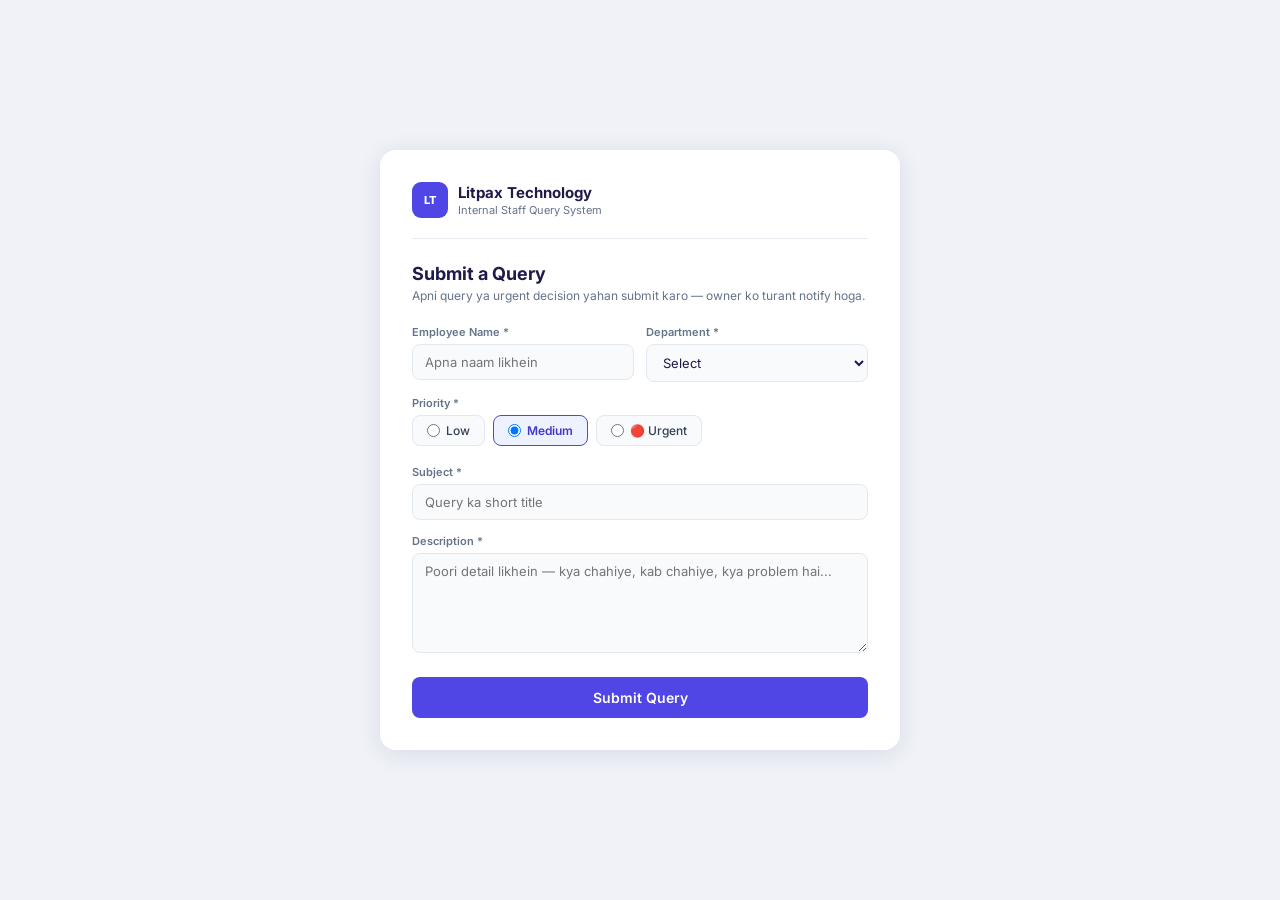
==== staff-query.html @ e0c682c2 "Update staff-query.html" ====
<!DOCTYPE html>
<html lang="en">
<head>
  <meta charset="UTF-8" />
  <meta name="viewport" content="width=device-width, initial-scale=1.0" />
  <title>Staff Query — Litpax Technology</title>
  <link href="https://fonts.googleapis.com/css2?family=Inter:wght@400;500;600;700&display=swap" rel="stylesheet">
  <style>
    * { box-sizing: border-box; margin: 0; padding: 0; }
    body {
      font-family: 'Inter', sans-serif;
      background: #f0f2f8;
      min-height: 100vh;
      display: flex;
      align-items: center;
      justify-content: center;
      padding: 24px 16px;
    }
    .card {
      background: #fff;
      border-radius: 16px;
      box-shadow: 0 4px 24px rgba(30,27,75,.1);
      padding: 32px;
      width: 100%;
      max-width: 520px;
    }
    .brand {
      display: flex;
      align-items: center;
      gap: 10px;
      margin-bottom: 24px;
      padding-bottom: 20px;
      border-bottom: 1px solid #e8eaf2;
    }
    .brand-logo {
      width: 36px; height: 36px;
      background: #4f46e5;
      border-radius: 9px;
      color: #fff;
      font-weight: 800;
      font-size: 11px;
      display: flex; align-items: center; justify-content: center;
    }
    .brand h1 { font-size: 15px; font-weight: 700; color: #1e1b4b; }
    .brand p  { font-size: 11px; color: #64748b; margin-top: 1px; }

    h2 { font-size: 18px; font-weight: 700; color: #1e1b4b; margin-bottom: 4px; }
    .subtitle { font-size: 12px; color: #64748b; margin-bottom: 22px; }

    .row { display: grid; grid-template-columns: 1fr 1fr; gap: 12px; }
    .field { margin-bottom: 14px; }
    label { font-size: 11px; font-weight: 600; color: #64748b; display: block; margin-bottom: 5px; }

    input, select, textarea {
      width: 100%;
      padding: 9px 12px;
      border: 1px solid #e2e8f0;
      border-radius: 8px;
      font-size: 13px;
      font-family: inherit;
      outline: none;
      background: #f8fafc;
      color: #1e1b4b;
      transition: border-color .14s;
    }
    input:focus, select:focus, textarea:focus {
      border-color: #4f46e5;
      background: #fff;
      box-shadow: 0 0 0 3px rgba(79,70,229,.1);
    }
    textarea { resize: vertical; min-height: 100px; }

    .priority-row { display: flex; gap: 8px; flex-wrap: wrap; }
    .priority-label {
      display: flex; align-items: center; gap: 6px;
      cursor: pointer; font-size: 12px; font-weight: 500;
      padding: 7px 14px;
      border: 1px solid #e2e8f0;
      border-radius: 8px;
      background: #f8fafc;
      color: #334155;
      transition: .14s;
    }
    .priority-label input { width: auto; padding: 0; background: none; border: none; box-shadow: none; }
    .priority-label:has(input:checked) { border-color: #4f46e5; background: #eef2ff; color: #4338ca; font-weight: 600; }
    .priority-label.urgent:has(input:checked) { border-color: #dc2626; background: #fef2f2; color: #dc2626; }

    .submit-btn {
      width: 100%;
      padding: 12px;
      background: #4f46e5;
      color: #fff;
      border: none;
      border-radius: 8px;
      font-size: 14px;
      font-weight: 600;
      font-family: inherit;
      cursor: pointer;
      margin-top: 6px;
      transition: background .14s;
    }
    .submit-btn:hover { background: #4338ca; }
    .submit-btn:disabled { background: #a5b4fc; cursor: not-allowed; }

    #msgBox {
      margin-top: 14px;
      font-size: 13px;
      font-weight: 500;
      text-align: center;
      padding: 10px;
      border-radius: 8px;
      display: none;
    }
    #msgBox.success { background: #f0fdf4; color: #16a34a; border: 1px solid #bbf7d0; display: block; }
    #msgBox.error   { background: #fef2f2; color: #dc2626; border: 1px solid #fecaca; display: block; }

    @media (max-width: 480px) {
      .row { grid-template-columns: 1fr; }
      .card { padding: 20px; }
    }
  </style>
</head>
<body>

<div class="card">
  <div class="brand">
    <div class="brand-logo">LT</div>
    <div>
      <h1>Litpax Technology</h1>
      <p>Internal Staff Query System</p>
    </div>
  </div>

  <h2>Submit a Query</h2>
  <p class="subtitle">Apni query ya urgent decision yahan submit karo — owner ko turant notify hoga.</p>

  <div class="row">
    <div class="field">
      <label>Employee Name *</label>
      <input type="text" id="qName" placeholder="Apna naam likhein">
    </div>
    <div class="field">
      <label>Department *</label>
      <select id="qDept">
        <option value="">Select</option>
        <option>Store</option>
        <option>Production</option>
        <option>Dispatch</option>
        <option>Sales</option>
        <option>Repair</option>
        <option>Accounts</option>
        <option>Other</option>
      </select>
    </div>
  </div>

  <div class="field">
    <label>Priority *</label>
    <div class="priority-row">
      <label class="priority-label">
        <input type="radio" name="priority" value="Low"> Low
      </label>
      <label class="priority-label">
        <input type="radio" name="priority" value="Medium" checked> Medium
      </label>
      <label class="priority-label urgent">
        <input type="radio" name="priority" value="Urgent"> 🔴 Urgent
      </label>
    </div>
  </div>

  <div class="field">
    <label>Subject *</label>
    <input type="text" id="qSubject" placeholder="Query ka short title">
  </div>

  <div class="field">
    <label>Description *</label>
    <textarea id="qDesc" placeholder="Poori detail likhein — kya chahiye, kab chahiye, kya problem hai..."></textarea>
  </div>

  <button class="submit-btn" id="submitBtn" onclick="submitQuery()">Submit Query</button>
  <div id="msgBox"></div>
</div>

<script>
const GAS_QUERY_URL = 'https://script.google.com/macros/s/AKfycbxjbAFoTANTet3z2wgFFi0Obm9IjSH767jgnNcikxOytywSN1qxITZseWEykgI-8CS8/exec';

async function submitQuery() {
  const name     = document.getElementById('qName').value.trim();
  const dept     = document.getElementById('qDept').value;
  const priority = document.querySelector('input[name="priority"]:checked')?.value;
  const subject  = document.getElementById('qSubject').value.trim();
  const desc     = document.getElementById('qDesc').value.trim();
  const btn      = document.getElementById('submitBtn');
  const msg      = document.getElementById('msgBox');

  msg.className = '';
  msg.style.display = 'none';

  if (!name || !dept || !subject || !desc) {
    msg.className = 'error';
    msg.textContent = '⚠️ Sab fields fill karna zaroori hai.';
    return;
  }

  btn.textContent = 'Submitting...';
  btn.disabled = true;

  try {
    const res = await fetch(GAS_URL, {
      method: 'POST',
      body: JSON.stringify({ action: 'submitQuery', employeeName: name, department: dept, priority, subject, description: desc })
    });
    const data = await res.json();
    if (data.success) {
      msg.className = 'success';
      msg.textContent = `✅ Query submit ho gayi! Ticket ID: ${data.ticketID}`;
      document.getElementById('qName').value = '';
      document.getElementById('qDept').value = '';
      document.getElementById('qSubject').value = '';
      document.getElementById('qDesc').value = '';
    } else {
      msg.className = 'error';
      msg.textContent = '❌ Error aaya. Dobara try karo.';
    }
  } catch(err) {
    msg.className = 'error';
    msg.textContent = '❌ Network error. Baad mein try karo.';
  }

  btn.textContent = 'Submit Query';
  btn.disabled = false;
}
</script>

</body>
</html>
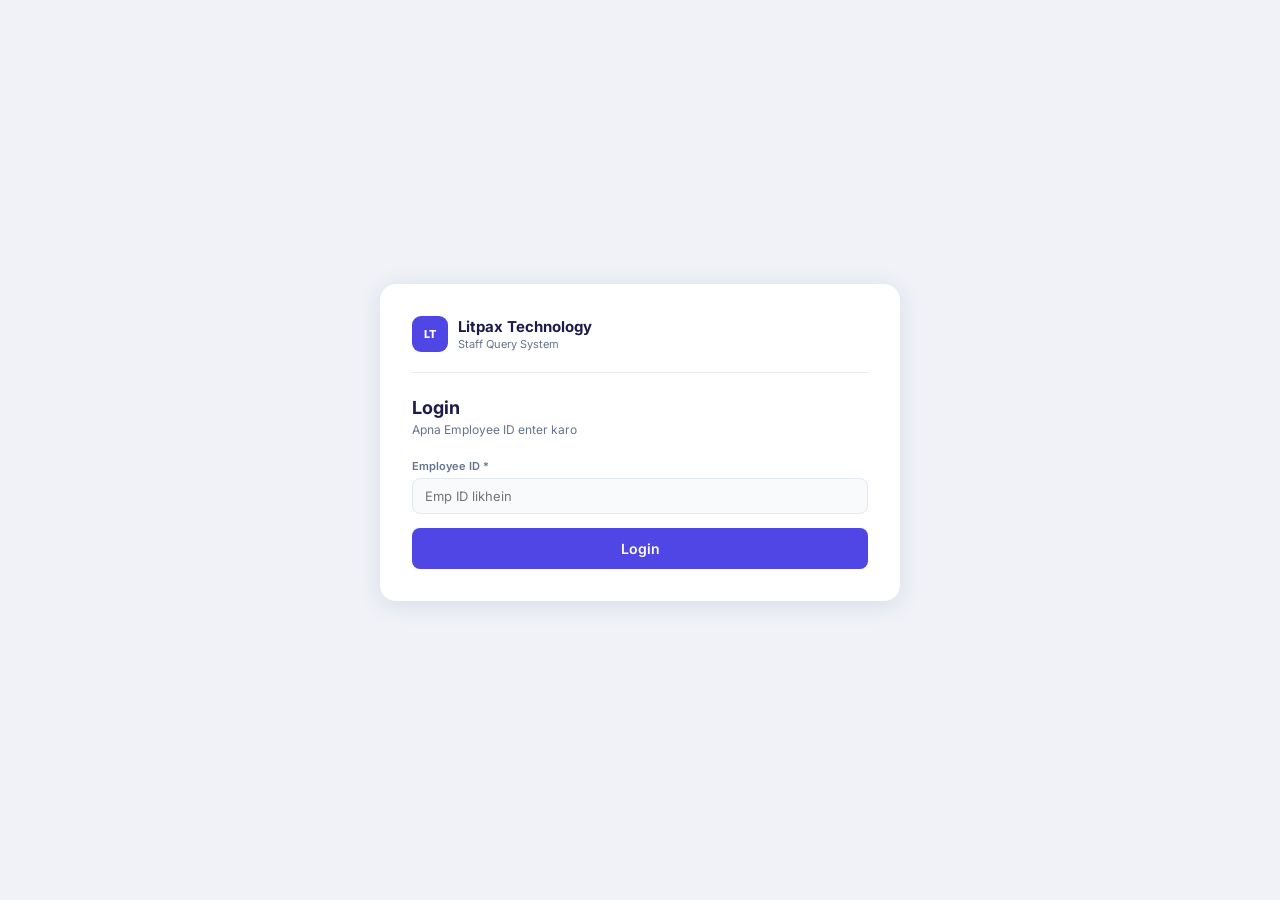
==== commit 0d6ce449: "Update staff-query.html" ====
--- a/staff-query.html
+++ b/staff-query.html
@@ -7,112 +7,93 @@
   <link href="https://fonts.googleapis.com/css2?family=Inter:wght@400;500;600;700&display=swap" rel="stylesheet">
   <style>
     * { box-sizing: border-box; margin: 0; padding: 0; }
-    body {
-      font-family: 'Inter', sans-serif;
-      background: #f0f2f8;
-      min-height: 100vh;
-      display: flex;
-      align-items: center;
-      justify-content: center;
-      padding: 24px 16px;
-    }
-    .card {
-      background: #fff;
-      border-radius: 16px;
-      box-shadow: 0 4px 24px rgba(30,27,75,.1);
-      padding: 32px;
-      width: 100%;
-      max-width: 520px;
-    }
-    .brand {
-      display: flex;
-      align-items: center;
-      gap: 10px;
-      margin-bottom: 24px;
-      padding-bottom: 20px;
-      border-bottom: 1px solid #e8eaf2;
-    }
-    .brand-logo {
-      width: 36px; height: 36px;
-      background: #4f46e5;
-      border-radius: 9px;
-      color: #fff;
-      font-weight: 800;
-      font-size: 11px;
-      display: flex; align-items: center; justify-content: center;
-    }
+    body { font-family: 'Inter', sans-serif; background: #f0f2f8; min-height: 100vh; display: flex; align-items: center; justify-content: center; padding: 24px 16px; }
+
+    .screen { display: none; width: 100%; max-width: 520px; }
+    .screen.active { display: block; }
+
+    /* CARD */
+    .card { background: #fff; border-radius: 16px; box-shadow: 0 4px 24px rgba(30,27,75,.1); padding: 32px; margin-bottom: 16px; }
+
+    /* BRAND */
+    .brand { display: flex; align-items: center; gap: 10px; margin-bottom: 24px; padding-bottom: 20px; border-bottom: 1px solid #e8eaf2; }
+    .brand-logo { width: 36px; height: 36px; background: #4f46e5; border-radius: 9px; color: #fff; font-weight: 800; font-size: 11px; display: flex; align-items: center; justify-content: center; }
     .brand h1 { font-size: 15px; font-weight: 700; color: #1e1b4b; }
     .brand p  { font-size: 11px; color: #64748b; margin-top: 1px; }
 
     h2 { font-size: 18px; font-weight: 700; color: #1e1b4b; margin-bottom: 4px; }
     .subtitle { font-size: 12px; color: #64748b; margin-bottom: 22px; }
 
-    .row { display: grid; grid-template-columns: 1fr 1fr; gap: 12px; }
+    /* FIELDS */
     .field { margin-bottom: 14px; }
     label { font-size: 11px; font-weight: 600; color: #64748b; display: block; margin-bottom: 5px; }
-
     input, select, textarea {
-      width: 100%;
-      padding: 9px 12px;
-      border: 1px solid #e2e8f0;
-      border-radius: 8px;
-      font-size: 13px;
-      font-family: inherit;
-      outline: none;
-      background: #f8fafc;
-      color: #1e1b4b;
-      transition: border-color .14s;
-    }
-    input:focus, select:focus, textarea:focus {
-      border-color: #4f46e5;
-      background: #fff;
-      box-shadow: 0 0 0 3px rgba(79,70,229,.1);
-    }
-    textarea { resize: vertical; min-height: 100px; }
-
+      width: 100%; padding: 9px 12px; border: 1px solid #e2e8f0; border-radius: 8px;
+      font-size: 13px; font-family: inherit; outline: none; background: #f8fafc; color: #1e1b4b; transition: border-color .14s;
+    }
+    input:focus, select:focus, textarea:focus { border-color: #4f46e5; background: #fff; box-shadow: 0 0 0 3px rgba(79,70,229,.1); }
+    textarea { resize: vertical; min-height: 90px; }
+    .row { display: grid; grid-template-columns: 1fr 1fr; gap: 12px; }
+
+    /* PRIORITY */
     .priority-row { display: flex; gap: 8px; flex-wrap: wrap; }
-    .priority-label {
-      display: flex; align-items: center; gap: 6px;
-      cursor: pointer; font-size: 12px; font-weight: 500;
-      padding: 7px 14px;
-      border: 1px solid #e2e8f0;
-      border-radius: 8px;
-      background: #f8fafc;
-      color: #334155;
-      transition: .14s;
-    }
+    .priority-label { display: flex; align-items: center; gap: 6px; cursor: pointer; font-size: 12px; font-weight: 500; padding: 7px 14px; border: 1px solid #e2e8f0; border-radius: 8px; background: #f8fafc; color: #334155; transition: .14s; }
     .priority-label input { width: auto; padding: 0; background: none; border: none; box-shadow: none; }
     .priority-label:has(input:checked) { border-color: #4f46e5; background: #eef2ff; color: #4338ca; font-weight: 600; }
     .priority-label.urgent:has(input:checked) { border-color: #dc2626; background: #fef2f2; color: #dc2626; }
 
-    .submit-btn {
-      width: 100%;
-      padding: 12px;
-      background: #4f46e5;
-      color: #fff;
-      border: none;
-      border-radius: 8px;
-      font-size: 14px;
-      font-weight: 600;
-      font-family: inherit;
-      cursor: pointer;
-      margin-top: 6px;
-      transition: background .14s;
-    }
-    .submit-btn:hover { background: #4338ca; }
-    .submit-btn:disabled { background: #a5b4fc; cursor: not-allowed; }
-
-    #msgBox {
-      margin-top: 14px;
-      font-size: 13px;
-      font-weight: 500;
-      text-align: center;
-      padding: 10px;
-      border-radius: 8px;
-      display: none;
-    }
-    #msgBox.success { background: #f0fdf4; color: #16a34a; border: 1px solid #bbf7d0; display: block; }
-    #msgBox.error   { background: #fef2f2; color: #dc2626; border: 1px solid #fecaca; display: block; }
+    /* BUTTONS */
+    .btn { width: 100%; padding: 12px; border: none; border-radius: 8px; font-size: 14px; font-weight: 600; font-family: inherit; cursor: pointer; transition: background .14s; }
+    .btn-primary { background: #4f46e5; color: #fff; }
+    .btn-primary:hover { background: #4338ca; }
+    .btn-primary:disabled { background: #a5b4fc; cursor: not-allowed; }
+    .btn-outline { background: #fff; color: #4f46e5; border: 1px solid #c7d2fe; margin-top: 8px; }
+    .btn-outline:hover { background: #eef2ff; }
+
+    /* ALERT */
+    .alert { margin-top: 12px; font-size: 13px; font-weight: 500; text-align: center; padding: 10px; border-radius: 8px; display: none; }
+    .alert.success { background: #f0fdf4; color: #16a34a; border: 1px solid #bbf7d0; display: block; }
+    .alert.error   { background: #fef2f2; color: #dc2626; border: 1px solid #fecaca; display: block; }
+
+    /* DASHBOARD */
+    .dash-header { display: flex; align-items: center; justify-content: space-between; margin-bottom: 16px; }
+    .dash-header h2 { margin-bottom: 0; }
+    .user-pill { display: flex; align-items: center; gap: 8px; background: #eef2ff; border: 1px solid #c7d2fe; border-radius: 999px; padding: 5px 12px 5px 6px; }
+    .user-avatar { width: 26px; height: 26px; background: #4f46e5; border-radius: 50%; color: #fff; font-size: 11px; font-weight: 700; display: flex; align-items: center; justify-content: center; }
+    .user-name { font-size: 12px; font-weight: 600; color: #3730a3; }
+    .logout-btn { font-size: 11px; color: #94a3b8; background: none; border: none; cursor: pointer; margin-left: 4px; font-family: inherit; }
+    .logout-btn:hover { color: #dc2626; }
+
+    .new-query-btn { width: 100%; padding: 10px; background: #4f46e5; color: #fff; border: none; border-radius: 10px; font-size: 13px; font-weight: 600; font-family: inherit; cursor: pointer; margin-bottom: 14px; transition: background .14s; display: flex; align-items: center; justify-content: center; gap: 6px; }
+    .new-query-btn:hover { background: #4338ca; }
+
+    /* TICKET LIST */
+    .ticket-item { border: 1px solid #e8eaf2; border-radius: 12px; margin-bottom: 10px; overflow: hidden; }
+    .ticket-top { padding: 12px 14px; cursor: pointer; display: flex; align-items: center; justify-content: space-between; gap: 10px; transition: background .14s; }
+    .ticket-top:hover { background: #f8fafc; }
+    .ticket-subject { font-size: 13px; font-weight: 600; color: #1e1b4b; }
+    .ticket-meta { font-size: 11px; color: #64748b; margin-top: 2px; }
+    .status-badge { font-size: 10px; font-weight: 700; padding: 3px 10px; border-radius: 999px; white-space: nowrap; flex-shrink: 0; }
+    .status-Open        { background: #fef2f2; color: #dc2626; border: 1px solid #fecaca; }
+    .status-In-Progress { background: #fffbeb; color: #d97706; border: 1px solid #fde68a; }
+    .status-Closed      { background: #f0fdf4; color: #16a34a; border: 1px solid #bbf7d0; }
+
+    /* CHAT */
+    .ticket-chat { display: none; padding: 14px; border-top: 1px solid #e8eaf2; background: #fafafa; }
+    .ticket-chat.open { display: block; }
+    .bubble-wrap { display: flex; flex-direction: column; gap: 10px; }
+    .bubble { display: flex; flex-direction: column; }
+    .bubble.employee { align-items: flex-start; }
+    .bubble.owner, .bubble.owner-temp { align-items: flex-end; }
+    .bubble-name { font-size: 10px; color: #94a3b8; margin-bottom: 3px; }
+    .bubble-text { max-width: 85%; padding: 9px 13px; font-size: 12.5px; line-height: 1.55; font-weight: 500; }
+    .bubble.employee .bubble-text { background: #eef2ff; color: #3730a3; border-radius: 12px 12px 12px 4px; }
+    .bubble.owner-temp .bubble-text { background: #fffbeb; color: #92400e; border-radius: 12px 12px 4px 12px; }
+    .bubble.owner .bubble-text { background: #f0fdf4; color: #15803d; border-radius: 12px 12px 4px 12px; }
+    .bubble-time { font-size: 10px; color: #cbd5e1; margin-top: 3px; }
+    .pending-msg { text-align: center; font-size: 11px; color: #94a3b8; padding: 8px; }
+
+    .empty-state { text-align: center; padding: 32px; color: #94a3b8; font-size: 13px; }
 
     @media (max-width: 480px) {
       .row { grid-template-columns: 1fr; }
@@ -122,117 +103,244 @@
 </head>
 <body>
 
-<div class="card">
-  <div class="brand">
-    <div class="brand-logo">LT</div>
-    <div>
-      <h1>Litpax Technology</h1>
-      <p>Internal Staff Query System</p>
-    </div>
+<!-- LOGIN SCREEN -->
+<div class="screen active" id="loginScreen">
+  <div class="card">
+    <div class="brand">
+      <div class="brand-logo">LT</div>
+      <div>
+        <h1>Litpax Technology</h1>
+        <p>Staff Query System</p>
+      </div>
+    </div>
+    <h2>Login</h2>
+    <p class="subtitle">Apna Employee ID enter karo</p>
+    <div class="field">
+      <label>Employee ID *</label>
+      <input type="text" id="loginEmpID" placeholder="Emp ID likhein" onkeydown="if(event.key==='Enter') doLogin()">
+    </div>
+    <button class="btn btn-primary" id="loginBtn" onclick="doLogin()">Login</button>
+    <div class="alert" id="loginMsg"></div>
   </div>
-
-  <h2>Submit a Query</h2>
-  <p class="subtitle">Apni query ya urgent decision yahan submit karo — owner ko turant notify hoga.</p>
-
-  <div class="row">
+</div>
+
+<!-- DASHBOARD SCREEN -->
+<div class="screen" id="dashScreen">
+  <div class="card">
+    <div class="dash-header">
+      <div>
+        <h2 id="dashTitle">My Queries</h2>
+        <p style="font-size:11px;color:#64748b;margin-top:2px;" id="dashSub"></p>
+      </div>
+      <div class="user-pill">
+        <div class="user-avatar" id="userAvatar"></div>
+        <span class="user-name" id="userName"></span>
+        <button class="logout-btn" onclick="logout()">Logout</button>
+      </div>
+    </div>
+
+    <button class="new-query-btn" onclick="showNewQuery()">
+      <svg width="14" height="14" viewBox="0 0 24 24" fill="none" stroke="currentColor" stroke-width="2.5" stroke-linecap="round"><line x1="12" y1="5" x2="12" y2="19"/><line x1="5" y1="12" x2="19" y2="12"/></svg>
+      New Query
+    </button>
+
+    <div id="ticketsList"><div class="empty-state">Loading...</div></div>
+  </div>
+</div>
+
+<!-- NEW QUERY SCREEN -->
+<div class="screen" id="newQueryScreen">
+  <div class="card">
+    <div class="brand">
+      <div class="brand-logo">LT</div>
+      <div>
+        <h1>New Query</h1>
+        <p id="newQueryUser"></p>
+      </div>
+    </div>
+
     <div class="field">
-      <label>Employee Name *</label>
-      <input type="text" id="qName" placeholder="Apna naam likhein">
-    </div>
+      <label>Priority *</label>
+      <div class="priority-row">
+        <label class="priority-label"><input type="radio" name="priority" value="Low"> Low</label>
+        <label class="priority-label"><input type="radio" name="priority" value="Medium" checked> Medium</label>
+        <label class="priority-label urgent"><input type="radio" name="priority" value="Urgent"> 🔴 Urgent</label>
+      </div>
+    </div>
+
     <div class="field">
-      <label>Department *</label>
-      <select id="qDept">
-        <option value="">Select</option>
-        <option>Store</option>
-        <option>Production</option>
-        <option>Dispatch</option>
-        <option>Sales</option>
-        <option>Repair</option>
-        <option>Accounts</option>
-        <option>Other</option>
-      </select>
-    </div>
+      <label>Subject *</label>
+      <input type="text" id="qSubject" placeholder="Query ka short title">
+    </div>
+
+    <div class="field">
+      <label>Description *</label>
+      <textarea id="qDesc" placeholder="Poori detail likhein..."></textarea>
+    </div>
+
+    <button class="btn btn-primary" id="submitBtn" onclick="submitQuery()">Submit Query</button>
+    <button class="btn btn-outline" onclick="showDash()">← Back</button>
+    <div class="alert" id="submitMsg"></div>
   </div>
-
-  <div class="field">
-    <label>Priority *</label>
-    <div class="priority-row">
-      <label class="priority-label">
-        <input type="radio" name="priority" value="Low"> Low
-      </label>
-      <label class="priority-label">
-        <input type="radio" name="priority" value="Medium" checked> Medium
-      </label>
-      <label class="priority-label urgent">
-        <input type="radio" name="priority" value="Urgent"> 🔴 Urgent
-      </label>
-    </div>
-  </div>
-
-  <div class="field">
-    <label>Subject *</label>
-    <input type="text" id="qSubject" placeholder="Query ka short title">
-  </div>
-
-  <div class="field">
-    <label>Description *</label>
-    <textarea id="qDesc" placeholder="Poori detail likhein — kya chahiye, kab chahiye, kya problem hai..."></textarea>
-  </div>
-
-  <button class="submit-btn" id="submitBtn" onclick="submitQuery()">Submit Query</button>
-  <div id="msgBox"></div>
 </div>
 
 <script>
-const GAS_QUERY_URL = 'https://script.google.com/macros/s/AKfycbxjbAFoTANTet3z2wgFFi0Obm9IjSH767jgnNcikxOytywSN1qxITZseWEykgI-8CS8/exec';
-
+const GAS_QUERY_URL = 'https://script.google.com/macros/s/AKfycbxI5AttbVyC0XeUnWIo3t9hfN9limnPbpQJQyuJEsAyRVFyOv10gxcsz3K_SqTo-pyO/exec';
+
+let currentUser = null;
+
+// ── SCREENS ──
+function showScreen(id) {
+  document.querySelectorAll('.screen').forEach(s => s.classList.remove('active'));
+  document.getElementById(id).classList.add('active');
+}
+function showDash() { showScreen('dashScreen'); loadMyTickets(); }
+function showNewQuery() {
+  document.getElementById('newQueryUser').textContent = currentUser?.name || '';
+  document.getElementById('qSubject').value = '';
+  document.getElementById('qDesc').value = '';
+  document.getElementById('submitMsg').className = 'alert';
+  showScreen('newQueryScreen');
+}
+
+// ── LOGIN ──
+async function doLogin() {
+  const empID = document.getElementById('loginEmpID').value.trim();
+  const msg   = document.getElementById('loginMsg');
+  const btn   = document.getElementById('loginBtn');
+  if (!empID) { showAlert(msg, 'error', '⚠️ Emp ID likhein'); return; }
+
+  btn.textContent = 'Logging in...';
+  btn.disabled = true;
+
+  try {
+    const res  = await fetch(GAS_QUERY_URL, { method: 'POST', body: JSON.stringify({ action: 'login', empID }) });
+    const data = await res.json();
+    if (data.success) {
+      currentUser = { empID: data.empID, name: data.name };
+      localStorage.setItem('ltxUser', JSON.stringify(currentUser));
+      setupDash();
+      showDash();
+    } else {
+      showAlert(msg, 'error', '❌ ' + (data.message || 'Emp ID galat hai'));
+    }
+  } catch(err) {
+    showAlert(msg, 'error', '❌ Network error');
+  }
+
+  btn.textContent = 'Login';
+  btn.disabled = false;
+}
+
+function setupDash() {
+  const initials = currentUser.name.split(' ').map(w => w[0]).join('').toUpperCase().slice(0,2);
+  document.getElementById('userAvatar').textContent = initials;
+  document.getElementById('userName').textContent = currentUser.name;
+  document.getElementById('dashSub').textContent = 'Emp ID: ' + currentUser.empID;
+}
+
+function logout() {
+  currentUser = null;
+  localStorage.removeItem('ltxUser');
+  document.getElementById('loginEmpID').value = '';
+  document.getElementById('loginMsg').className = 'alert';
+  showScreen('loginScreen');
+}
+
+// ── LOAD TICKETS ──
+async function loadMyTickets() {
+  document.getElementById('ticketsList').innerHTML = '<div class="empty-state">Loading...</div>';
+  try {
+    const res  = await fetch(GAS_QUERY_URL, { method: 'POST', body: JSON.stringify({ action: 'getMyTickets', empID: currentUser.empID }) });
+    const data = await res.json();
+    if (!data.success || !data.tickets.length) {
+      document.getElementById('ticketsList').innerHTML = '<div class="empty-state">Abhi koi query nahi — "New Query" se submit karo</div>';
+      return;
+    }
+    document.getElementById('ticketsList').innerHTML = data.tickets.reverse().map((t, i) => {
+      const sc = 'status-' + t.Status.replace(' ', '-');
+      return `
+        <div class="ticket-item">
+          <div class="ticket-top" onclick="toggleChat(${i})">
+            <div>
+              <div class="ticket-subject">${t.Subject}</div>
+              <div class="ticket-meta">${t.TicketID} · ${t.Priority} · ${t.Timestamp}</div>
+            </div>
+            <span class="status-badge ${sc}">${t.Status}</span>
+          </div>
+          <div class="ticket-chat" id="chat-${i}">
+            <div class="bubble-wrap">
+              <div class="bubble employee">
+                <div class="bubble-name">${t['Employee Name']}</div>
+                <div class="bubble-text">${t.Description}</div>
+              </div>
+              ${t['Temp Response'] ? `<div class="bubble owner-temp"><div class="bubble-name">Owner</div><div class="bubble-text">${t['Temp Response']}</div></div>` : ''}
+              ${t['Final Response'] ? `<div class="bubble owner"><div class="bubble-name">Owner (Final ✓)</div><div class="bubble-text">${t['Final Response']}</div>${t['Closed Date']?`<div class="bubble-time">Closed: ${t['Closed Date']}</div>`:''}</div>` : ''}
+              ${!t['Temp Response'] && !t['Final Response'] ? `<div class="pending-msg">⏳ Owner ka response pending hai...</div>` : ''}
+            </div>
+          </div>
+        </div>`;
+    }).join('');
+  } catch(err) {
+    document.getElementById('ticketsList').innerHTML = '<div class="empty-state" style="color:#dc2626">Error loading. Refresh karo.</div>';
+  }
+}
+
+function toggleChat(i) {
+  document.getElementById('chat-' + i).classList.toggle('open');
+}
+
+// ── SUBMIT QUERY ──
 async function submitQuery() {
-  const name     = document.getElementById('qName').value.trim();
-  const dept     = document.getElementById('qDept').value;
   const priority = document.querySelector('input[name="priority"]:checked')?.value;
   const subject  = document.getElementById('qSubject').value.trim();
   const desc     = document.getElementById('qDesc').value.trim();
+  const msg      = document.getElementById('submitMsg');
   const btn      = document.getElementById('submitBtn');
-  const msg      = document.getElementById('msgBox');
-
-  msg.className = '';
-  msg.style.display = 'none';
-
-  if (!name || !dept || !subject || !desc) {
-    msg.className = 'error';
-    msg.textContent = '⚠️ Sab fields fill karna zaroori hai.';
-    return;
-  }
+
+  if (!subject || !desc) { showAlert(msg, 'error', '⚠️ Sab fields fill karo'); return; }
 
   btn.textContent = 'Submitting...';
   btn.disabled = true;
 
   try {
-    const res = await fetch(GAS_URL, {
-      method: 'POST',
-      body: JSON.stringify({ action: 'submitQuery', employeeName: name, department: dept, priority, subject, description: desc })
-    });
+    const res  = await fetch(GAS_QUERY_URL, { method: 'POST', body: JSON.stringify({
+      action: 'submitQuery', empID: currentUser.empID,
+      employeeName: currentUser.name, department: '',
+      priority, subject, description: desc
+    })});
     const data = await res.json();
     if (data.success) {
-      msg.className = 'success';
-      msg.textContent = `✅ Query submit ho gayi! Ticket ID: ${data.ticketID}`;
-      document.getElementById('qName').value = '';
-      document.getElementById('qDept').value = '';
-      document.getElementById('qSubject').value = '';
-      document.getElementById('qDesc').value = '';
+      showAlert(msg, 'success', `✅ Query submit ho gayi! ID: ${data.ticketID}`);
+      setTimeout(() => showDash(), 1500);
     } else {
-      msg.className = 'error';
-      msg.textContent = '❌ Error aaya. Dobara try karo.';
+      showAlert(msg, 'error', '❌ Error aaya. Dobara try karo.');
     }
   } catch(err) {
-    msg.className = 'error';
-    msg.textContent = '❌ Network error. Baad mein try karo.';
+    showAlert(msg, 'error', '❌ Network error.');
   }
 
   btn.textContent = 'Submit Query';
   btn.disabled = false;
 }
+
+// ── UTILS ──
+function showAlert(el, type, text) {
+  el.className = 'alert ' + type;
+  el.textContent = text;
+}
+
+// ── AUTO LOGIN ──
+window.addEventListener('DOMContentLoaded', () => {
+  const saved = localStorage.getItem('ltxUser');
+  if (saved) {
+    try {
+      currentUser = JSON.parse(saved);
+      setupDash();
+      showDash();
+    } catch(e) { localStorage.removeItem('ltxUser'); }
+  }
+});
 </script>
-
 </body>
 </html>
